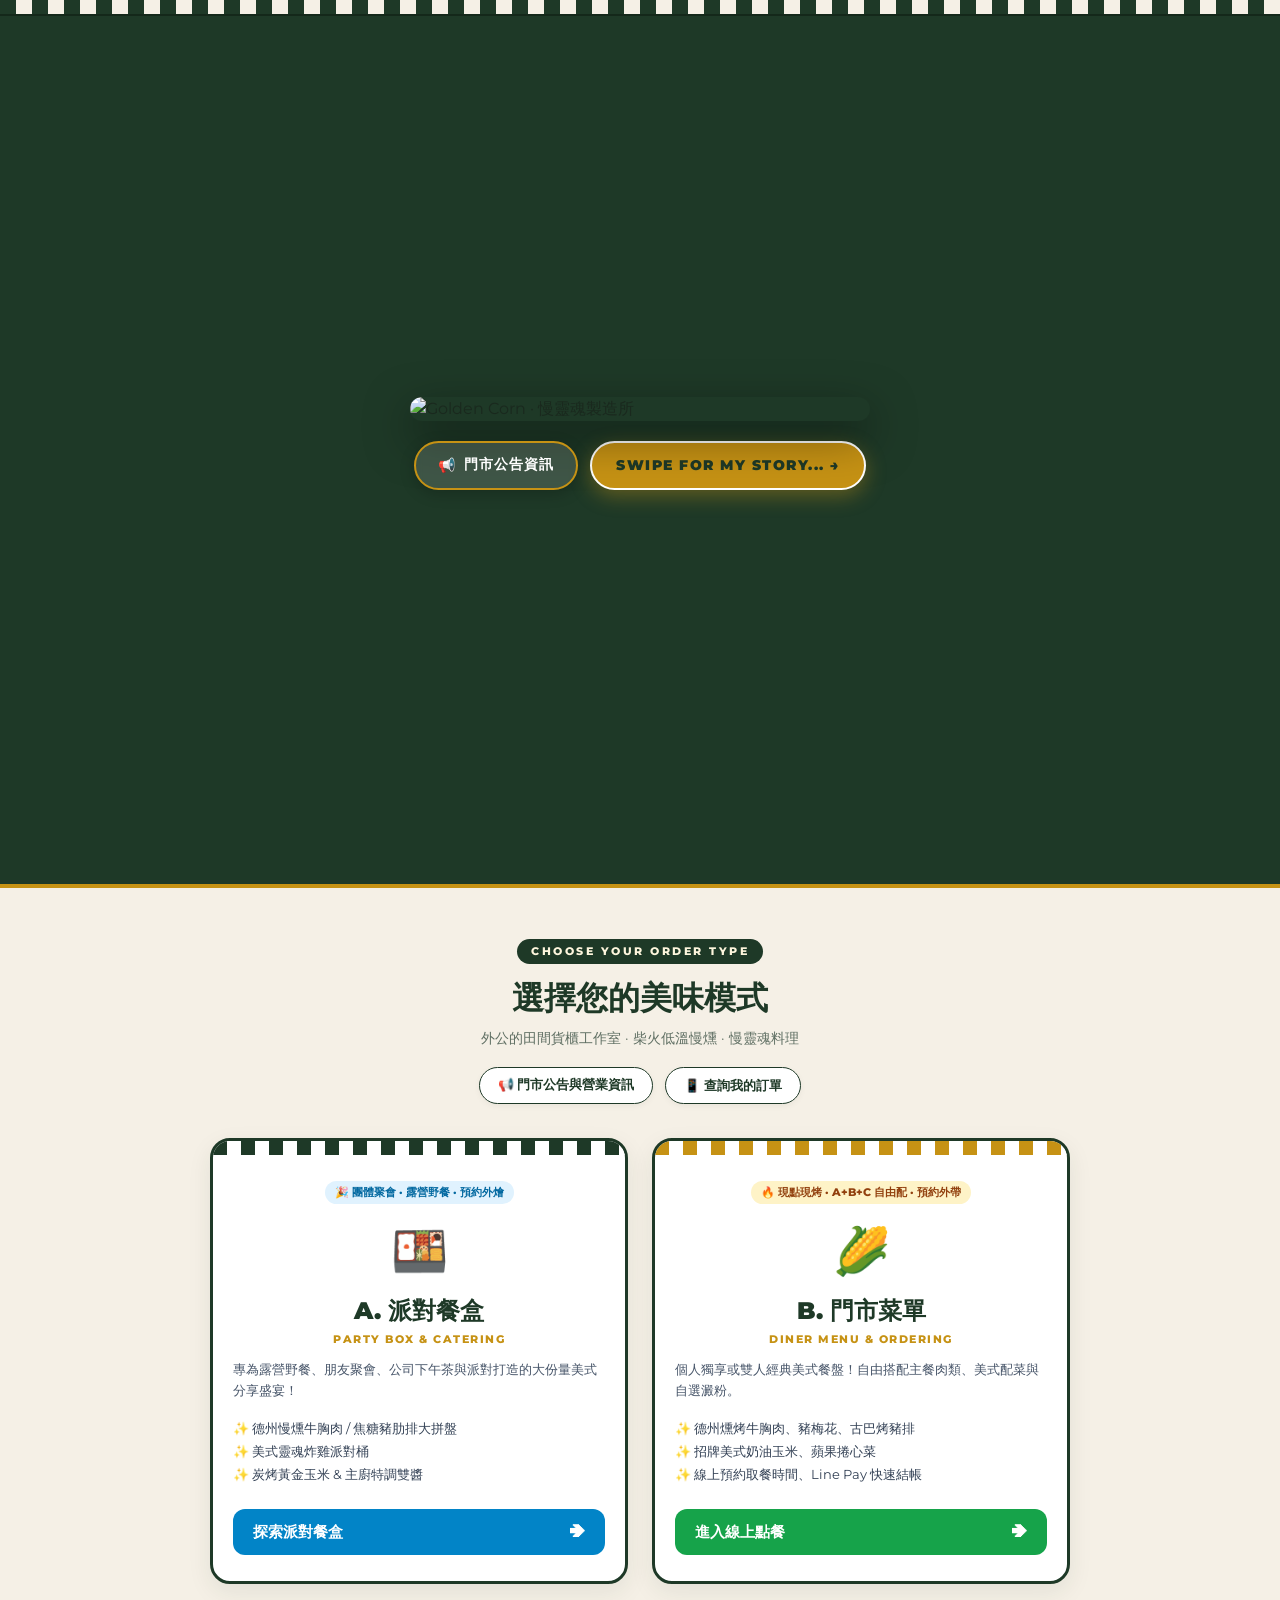
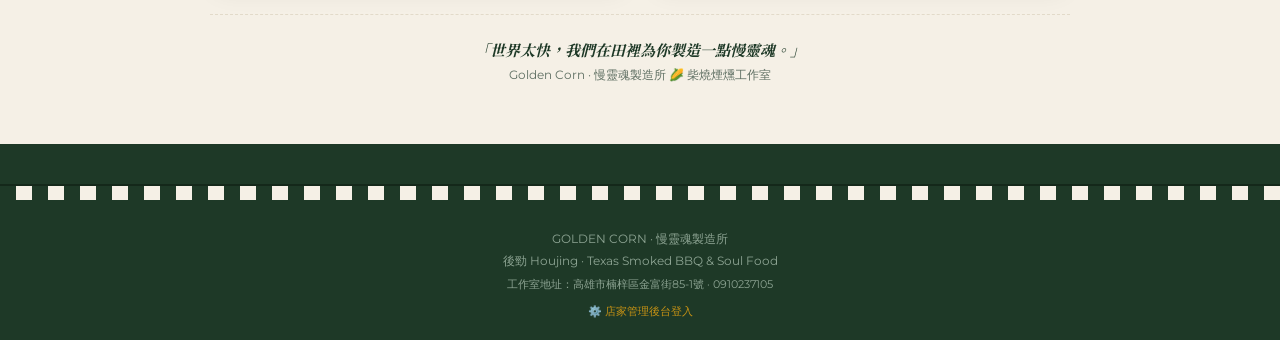
==== index.html @ 6d23e752 "Add files via upload" ====
<!DOCTYPE html>
<html lang="zh-TW">
<head>
    <meta charset="UTF-8">
    <meta name="viewport" content="width=device-width, initial-scale=1.0, maximum-scale=1.0, user-scalable=no">
    <title>Golden Corn · 慢靈魂製造所 | 後勁 Houjing Texas BBQ & Soul Food</title>
    <link rel="preconnect" href="https://fonts.googleapis.com">
    <link rel="preconnect" href="https://fonts.gstatic.com" crossorigin>
    <link href="https://fonts.googleapis.com/css2?family=Montserrat:wght@500;700;900&family=Noto+Serif+TC:wght@600;900&display=swap" rel="stylesheet">
    <style>
        :root {
            --gc-green-dark: #1e3927;
            --gc-green-main: #244630;
            --gc-gold: #c69214;
            --gc-gold-hover: #d89e17;
            --gc-gold-light: #fef6dd;
            --gc-cream-bg: #f5f0e6;
            --gc-border: #e2dac9;
            --font-sans: 'Montserrat', -apple-system, BlinkMacSystemFont, "Segoe UI", Roboto, "PingFang TC", "Microsoft JhengHei", sans-serif;
            --font-serif: "Noto Serif TC", "Georgia", serif;
        }

        * {
            box-sizing: border-box;
            margin: 0;
            padding: 0;
            -webkit-tap-highlight-color: transparent;
        }

        html {
            scroll-behavior: smooth;
        }

        body {
            font-family: var(--font-sans);
            background-color: var(--gc-green-dark);
            color: #1a291e;
            line-height: 1.5;
            min-height: 100vh;
            overflow-x: hidden;
        }

        /* Checkered Top and Bottom Bands (🟩⬜🟩⬜) */
        .checkered-bar {
            height: 16px;
            width: 100%;
            background: repeating-linear-gradient(
                90deg,
                #1e3927 0px,
                #1e3927 16px,
                #f5f0e6 16px,
                #f5f0e6 32px
            );
            border-bottom: 2px solid #14281a;
            position: relative;
            z-index: 10;
        }

        .checkered-bar.bottom {
            border-bottom: none;
            border-top: 2px solid #14281a;
            margin-top: 40px;
        }

        /* ================= Page 1: Bespoke Fullscreen Green Cover Screen ================= */
        .hero-poster-wrapper {
            min-height: calc(100vh - 32px);
            display: flex;
            flex-direction: column;
            justify-content: center;
            align-items: center;
            background-color: var(--gc-green-dark);
            padding: 16px 14px 30px;
            position: relative;
        }

        .poster-card-frame {
            max-width: 460px;
            width: 100%;
            display: flex;
            flex-direction: column;
            align-items: center;
            text-decoration: none;
            position: relative;
        }

        .poster-img-full {
            width: 100%;
            height: auto;
            max-height: 68vh;
            object-fit: contain;
            border-radius: 18px;
            box-shadow: 0 16px 45px rgba(0, 0, 0, 0.5);
            display: block;
        }

        /* Action Buttons Row on Green Page */
        .poster-actions-row {
            margin-top: 20px;
            width: 100%;
            max-width: 460px;
            display: flex;
            gap: 12px;
            justify-content: center;
            flex-wrap: wrap;
        }

        .btn-announcement-pill {
            background: rgba(255, 255, 255, 0.15);
            color: #ffffff;
            border: 2px solid var(--gc-gold);
            border-radius: 50px;
            padding: 12px 22px;
            font-size: 14px;
            font-weight: 800;
            letter-spacing: 1px;
            cursor: pointer;
            display: inline-flex;
            align-items: center;
            gap: 8px;
            backdrop-filter: blur(4px);
            transition: all 0.2s;
            box-shadow: 0 4px 15px rgba(0, 0, 0, 0.2);
        }

        .btn-announcement-pill:hover {
            background: var(--gc-gold);
            color: #1e3927;
            transform: translateY(-2px);
            box-shadow: 0 6px 20px rgba(198, 146, 20, 0.4);
        }

        .btn-swipe-prompt {
            background: var(--gc-gold);
            color: #1e3927;
            border: 2px solid #ffffff;
            border-radius: 50px;
            padding: 12px 24px;
            font-size: 14px;
            font-weight: 900;
            letter-spacing: 1.5px;
            text-transform: uppercase;
            cursor: pointer;
            display: inline-flex;
            align-items: center;
            gap: 6px;
            box-shadow: 0 6px 20px rgba(198, 146, 20, 0.4);
            transition: all 0.2s;
            text-decoration: none;
            animation: pulseBtn 2.2s infinite;
        }

        .btn-swipe-prompt:hover {
            background: var(--gc-gold-hover);
            transform: translateY(-2px);
            box-shadow: 0 8px 25px rgba(198, 146, 20, 0.65);
        }

        @keyframes pulseBtn {
            0% { box-shadow: 0 0 0 0 rgba(229, 169, 30, 0.6); }
            70% { box-shadow: 0 0 0 12px rgba(229, 169, 30, 0); }
            100% { box-shadow: 0 0 0 0 rgba(229, 169, 30, 0); }
        }

        /* ================= Page 2: Dual Big Box Selection (綠白格子風格模板) ================= */
        .portal-section {
            background: var(--gc-cream-bg);
            padding: 50px 20px 60px;
            border-top: 4px solid var(--gc-gold);
        }

        .portal-container {
            max-width: 860px;
            margin: 0 auto;
        }

        .portal-header {
            text-align: center;
            margin-bottom: 34px;
        }

        .portal-pill-tag {
            display: inline-block;
            background: var(--gc-green-dark);
            color: var(--gc-gold-light);
            font-size: 11px;
            font-weight: 800;
            letter-spacing: 2.5px;
            padding: 4px 14px;
            border-radius: 20px;
            margin-bottom: 10px;
        }

        .portal-title {
            font-size: clamp(24px, 5vw, 32px);
            font-weight: 900;
            color: var(--gc-green-dark);
            margin-bottom: 6px;
        }

        .portal-subtitle {
            font-size: 14px;
            color: #5f6f63;
        }

        .portal-quick-btns {
            display: flex;
            justify-content: center;
            gap: 12px;
            margin-top: 18px;
            flex-wrap: wrap;
        }

        .btn-quick-outline {
            background: #ffffff;
            border: 1.5px solid var(--gc-green-dark);
            color: var(--gc-green-dark);
            padding: 8px 18px;
            border-radius: 20px;
            font-size: 13px;
            font-weight: 700;
            cursor: pointer;
            text-decoration: none;
            display: inline-flex;
            align-items: center;
            gap: 6px;
            box-shadow: 0 2px 6px rgba(0, 0, 0, 0.05);
            transition: all 0.2s;
        }

        .btn-quick-outline:hover {
            background: var(--gc-green-dark);
            color: #ffffff;
        }

        /* Dual Big Boxes Grid */
        .portal-grid-boxes {
            display: grid;
            grid-template-columns: 1fr 1fr;
            gap: 24px;
            margin-bottom: 30px;
        }

        .portal-big-card {
            background: #ffffff;
            border: 3px solid var(--gc-green-dark);
            border-radius: 20px;
            overflow: hidden;
            text-decoration: none;
            color: inherit;
            display: flex;
            flex-direction: column;
            box-shadow: 0 8px 24px rgba(30, 57, 39, 0.08);
            transition: transform 0.25s, box-shadow 0.25s, border-color 0.25s;
        }

        .portal-big-card:hover {
            transform: translateY(-6px);
            box-shadow: 0 16px 36px rgba(30, 57, 39, 0.16);
            border-color: var(--gc-gold);
        }

        .card-strip-checkered {
            height: 14px;
            width: 100%;
        }

        .card-strip-checkered.green {
            background: repeating-linear-gradient(90deg, #1e3927 0px, #1e3927 14px, #ffffff 14px, #ffffff 28px);
        }

        .card-strip-checkered.gold {
            background: repeating-linear-gradient(90deg, #c69214 0px, #c69214 14px, #ffffff 14px, #ffffff 28px);
        }

        .portal-card-inner {
            padding: 26px 20px;
            display: flex;
            flex-direction: column;
            flex: 1;
            text-align: center;
        }

        .card-badge {
            font-size: 11px;
            font-weight: 800;
            padding: 3px 10px;
            border-radius: 12px;
            display: inline-block;
            margin: 0 auto 12px;
        }

        .card-badge.party {
            background: #e0f2fe;
            color: #0369a1;
        }

        .card-badge.menu {
            background: #fef3c7;
            color: #92400e;
        }

        .card-emoji {
            font-size: 46px;
            margin-bottom: 8px;
        }

        .card-title-chinese {
            font-size: 24px;
            font-weight: 900;
            color: var(--gc-green-dark);
            margin-bottom: 2px;
        }

        .card-title-english {
            font-size: 11px;
            font-weight: 800;
            letter-spacing: 1.5px;
            color: var(--gc-gold);
            margin-bottom: 12px;
        }

        .card-desc {
            font-size: 13px;
            color: #475569;
            line-height: 1.6;
            margin-bottom: 16px;
            text-align: left;
        }

        .card-bullet-list {
            list-style: none;
            padding: 0;
            margin: 0 0 22px 0;
            text-align: left;
            font-size: 13px;
            color: #334155;
            line-height: 1.8;
        }

        .card-action-btn {
            margin-top: auto;
            padding: 12px 20px;
            border-radius: 12px;
            font-size: 15px;
            font-weight: 900;
            display: flex;
            justify-content: space-between;
            align-items: center;
            color: #ffffff;
            transition: background 0.2s;
        }

        .card-action-btn.party {
            background: #0284c7;
        }

        .card-action-btn.menu {
            background: #16a34a;
        }

        .portal-big-card:hover .card-action-btn.party {
            background: #0369a1;
        }

        .portal-big-card:hover .card-action-btn.menu {
            background: #15803d;
        }

        /* Story Note */
        .portal-story-note {
            text-align: center;
            padding-top: 24px;
            border-top: 1px dashed var(--gc-border);
            margin-top: 10px;
        }

        .story-quote-text {
            font-family: var(--font-serif);
            font-size: 15px;
            font-weight: 700;
            color: var(--gc-green-dark);
            font-style: italic;
        }

        .story-quote-author {
            font-size: 12px;
            color: #5f6f63;
            margin-top: 4px;
        }

        /* ================= Modal: Clean 門市公告 ================= */
        .modal-overlay {
            position: fixed;
            top: 0;
            left: 0;
            right: 0;
            bottom: 0;
            background: rgba(15, 29, 20, 0.85);
            backdrop-filter: blur(5px);
            z-index: 999;
            display: none;
            align-items: center;
            justify-content: center;
            padding: 16px;
            opacity: 0;
            transition: opacity 0.3s ease;
        }

        .modal-overlay.show {
            display: flex;
            opacity: 1;
        }

        .modal-card-box {
            background: #ffffff;
            max-width: 520px;
            width: 100%;
            border-radius: 20px;
            overflow: hidden;
            box-shadow: 0 20px 50px rgba(0, 0, 0, 0.4);
            display: flex;
            flex-direction: column;
            animation: modalPop 0.3s cubic-bezier(0.16, 1, 0.3, 1);
            border: 2px solid var(--gc-gold);
        }

        @keyframes modalPop {
            from { transform: scale(0.92); opacity: 0; }
            to { transform: scale(1); opacity: 1; }
        }

        .modal-top-bar {
            background: var(--gc-green-dark);
            color: #ffffff;
            padding: 18px 22px;
            display: flex;
            justify-content: space-between;
            align-items: center;
            border-bottom: 2px solid var(--gc-gold);
        }

        .modal-top-bar .tag {
            font-size: 11px;
            letter-spacing: 2px;
            font-weight: 800;
            color: var(--gc-gold);
        }

        .modal-top-bar .title {
            font-size: 20px;
            font-weight: 900;
            color: #ffffff;
            margin-top: 2px;
        }

        .btn-modal-close-round {
            background: rgba(255, 255, 255, 0.15);
            border: none;
            color: #ffffff;
            font-size: 22px;
            width: 34px;
            height: 34px;
            border-radius: 50%;
            cursor: pointer;
            display: flex;
            align-items: center;
            justify-content: center;
            line-height: 1;
            transition: background 0.2s;
        }

        .btn-modal-close-round:hover {
            background: rgba(255, 255, 255, 0.3);
        }

        .modal-body-scroll {
            max-height: calc(82vh - 130px);
            overflow-y: auto;
            padding: 22px;
        }

        .notice-section-box {
            background: #f8fafc;
            border: 1px solid #e2e8f0;
            border-radius: 14px;
            padding: 16px 18px;
            margin-bottom: 16px;
        }

        .notice-section-title {
            font-size: 15px;
            font-weight: 900;
            color: var(--gc-green-dark);
            margin-bottom: 6px;
            display: flex;
            align-items: center;
            gap: 6px;
        }

        .notice-section-content {
            font-size: 13px;
            color: #334155;
            line-height: 1.7;
        }

        .notice-highlight-text {
            color: #b45309;
            font-weight: 700;
        }

        .modal-bottom-row {
            padding: 14px 22px;
            background: #f8fafc;
            border-top: 1px solid #e2e8f0;
            display: flex;
            justify-content: flex-end;
            gap: 10px;
        }

        .btn-modal-close-main {
            background: var(--gc-green-dark);
            color: #ffffff;
            padding: 10px 24px;
            border-radius: 8px;
            font-size: 14px;
            font-weight: 800;
            cursor: pointer;
            border: none;
            transition: background 0.2s;
        }

        .btn-modal-close-main:hover {
            background: var(--gc-green-main);
        }

        /* Footer */
        .page-footer {
            text-align: center;
            padding: 30px 16px 20px;
            color: #8da493;
            font-size: 12px;
            background: var(--gc-green-dark);
        }

        .page-footer a {
            color: var(--gc-gold);
            text-decoration: none;
            font-size: 11px;
        }

        /* Mobile Responsive */
        @media (max-width: 650px) {
            .portal-grid-boxes {
                grid-template-columns: 1fr;
                gap: 18px;
            }
            .hero-poster-wrapper {
                padding: 12px 10px 24px;
            }
            .poster-img-full {
                max-height: 65vh;
            }
            .poster-actions-row {
                flex-direction: column;
                align-items: center;
                gap: 10px;
            }
            .btn-announcement-pill, .btn-swipe-prompt {
                width: 100%;
                justify-content: center;
            }
        }
    </style>
</head>
<body>

    <!-- Top Checkered Border (🟩⬜🟩⬜) -->
    <div class="checkered-bar"></div>

    <!-- ================= Section 1: Fullscreen Bespoke Green Poster Hero ================= -->
    <main class="hero-poster-wrapper">
        <div class="poster-card-frame">
            <img src="/img/cover_poster.png" alt="Golden Corn · 慢靈魂製造所" class="poster-img-full">
        </div>
        
        <!-- Action Buttons Directly on this Green Page -->
        <div class="poster-actions-row">
            <button class="btn-announcement-pill" onclick="openAnnouncementModal()">
                <span>📢</span>
                <span>門市公告資訊</span>
            </button>
            <a href="#orderSelection" class="btn-swipe-prompt" onclick="scrollToSelection(event)">
                <span>SWIPE FOR MY STORY... →</span>
            </a>
        </div>
    </main>

    <!-- ================= Section 2: Dual Big Box Selection (綠白格子風格模板) ================= -->
    <section id="orderSelection" class="portal-section">
        <div class="portal-container">

            <div class="portal-header">
                <div class="portal-pill-tag">CHOOSE YOUR ORDER TYPE</div>
                <h2 class="portal-title">選擇您的美味模式</h2>
                <p class="portal-subtitle">外公的田間貨櫃工作室 · 柴火低溫慢燻 · 慢靈魂料理</p>
                
                <div class="portal-quick-btns">
                    <button class="btn-quick-outline" onclick="openAnnouncementModal()">
                        📢 門市公告與營業資訊
                    </button>
                    <a href="/menu.html?action=history" class="btn-quick-outline">
                        📱 查詢我的訂單
                    </a>
                </div>
            </div>

            <!-- The Two Big Boxes Grid -->
            <div class="portal-grid-boxes">
                
                <!-- BOX A: 派對餐盒 (Party Box) -->
                <a href="/party.html" class="portal-big-card">
                    <div class="card-strip-checkered green"></div>
                    <div class="portal-card-inner">
                        <span class="card-badge party">🎉 團體聚會 · 露營野餐 · 預約外燴</span>
                        <div class="card-emoji">🍱</div>
                        <h3 class="card-title-chinese">A. 派對餐盒</h3>
                        <div class="card-title-english">PARTY BOX & CATERING</div>
                        <p class="card-desc">
                            專為露營野餐、朋友聚會、公司下午茶與派對打造的大份量美式分享盛宴！
                        </p>
                        <ul class="card-bullet-list">
                            <li>✨ 德州慢燻牛胸肉 / 焦糖豬肋排大拼盤</li>
                            <li>✨ 美式靈魂炸雞派對桶</li>
                            <li>✨ 炭烤黃金玉米 & 主廚特調雙醬</li>
                        </ul>
                        <div class="card-action-btn party">
                            <span>探索派對餐盒</span>
                            <span>➔</span>
                        </div>
                    </div>
                </a>

                <!-- BOX B: 門市菜單 (Diner Menu) -->
                <a href="/menu.html" class="portal-big-card">
                    <div class="card-strip-checkered gold"></div>
                    <div class="portal-card-inner">
                        <span class="card-badge menu">🔥 現點現烤 · A+B+C 自由配 · 預約外帶</span>
                        <div class="card-emoji">🌽</div>
                        <h3 class="card-title-chinese">B. 門市菜單</h3>
                        <div class="card-title-english">DINER MENU & ORDERING</div>
                        <p class="card-desc">
                            個人獨享或雙人經典美式餐盤！自由搭配主餐肉類、美式配菜與自選澱粉。
                        </p>
                        <ul class="card-bullet-list">
                            <li>✨ 德州燻烤牛胸肉、豬梅花、古巴烤豬排</li>
                            <li>✨ 招牌美式奶油玉米、蘋果捲心菜</li>
                            <li>✨ 線上預約取餐時間、Line Pay 快速結帳</li>
                        </ul>
                        <div class="card-action-btn menu">
                            <span>進入線上點餐</span>
                            <span>➔</span>
                        </div>
                    </div>
                </a>

            </div>

            <!-- Story Quote -->
            <div class="portal-story-note">
                <div class="story-quote-text">「世界太快，我們在田裡為你製造一點慢靈魂。」</div>
                <div class="story-quote-author">Golden Corn · 慢靈魂製造所 🌽 柴燒煙燻工作室</div>
            </div>

        </div>
    </section>

    <!-- Bottom Checkered Border (🟩⬜🟩⬜) -->
    <div class="checkered-bar bottom"></div>

    <!-- Footer -->
    <footer class="page-footer">
        <div>GOLDEN CORN · 慢靈魂製造所</div>
        <div style="margin: 4px 0;">後勁 Houjing · Texas Smoked BBQ & Soul Food</div>
        <div style="font-size: 11px; margin-top: 6px;">工作室地址：高雄市楠梓區金富街85-1號 · 0910237105</div>
        <div style="margin-top: 10px;">
            <a href="/admin.html">⚙️ 店家管理後台登入</a>
        </div>
    </footer>

    <!-- ================= Modal: 精美 門市公告彈窗 (點擊才打開，無日曆) ================= -->
    <div id="announcementModalBackdrop" class="modal-overlay" onclick="if(event.target===this) closeAnnouncementModal()">
        <div class="modal-card-box">
            
            <div class="modal-top-bar">
                <div>
                    <div class="tag">STORE NOTICE</div>
                    <div class="title">📢 門市公告與營業資訊</div>
                </div>
                <button class="btn-modal-close-round" onclick="closeAnnouncementModal()">&times;</button>
            </div>

            <div class="modal-body-scroll">

                <!-- 營業時間 -->
                <div class="notice-section-box">
                    <div class="notice-section-title">
                        <span>⏰</span> 營業與預約時間
                    </div>
                    <div class="notice-section-content" id="noticeHours">
                        <strong>週四至週六 16:30 - 22:30</strong><br>
                        <span class="notice-highlight-text">《週日至週三僅接受線上提前預點取餐》</span>
                    </div>
                </div>

                <!-- 取餐地點與工作室 -->
                <div class="notice-section-box">
                    <div class="notice-section-title">
                        <span>📍</span> 工作室取餐地址
                    </div>
                    <div class="notice-section-content" id="noticeAddress">
                        高雄市楠梓區金富街85-1號（外公的田間貨櫃工作室）
                    </div>
                </div>

                <!-- 外送與優惠 -->
                <div class="notice-section-box">
                    <div class="notice-section-title">
                        <span>🛵</span> 外送與自取說明
                    </div>
                    <div class="notice-section-content">
                        • 本店餐點皆為<strong>低溫慢火柴燻、現點現烤</strong>，建議提前預約以確保肉品庫存。<br>
                        • <strong>外送服務</strong>：以 LALAMOVE 平台配送（例如 7.5 公里機車外送約 140 元）。<br>
                        • <strong>試營運優惠</strong>：消費滿 <strong>$600</strong> 免運！再送<strong>美式燒烤玉米肋排</strong>乙份！
                    </div>
                </div>

                <!-- 聯絡與專人服務 -->
                <div class="notice-section-box">
                    <div class="notice-section-title">
                        <span>💬</span> 企業團訂與客製諮詢
                    </div>
                    <div class="notice-section-content">
                        企業商務套餐、下午茶點心團購、野餐派對包，請私訊 IG 粉專由主廚一對一服務：<br>
                        📸 <strong>IG: @goldencorn_diner</strong><br>
                        📞 <strong>電話: 0910-237-105</strong>
                    </div>
                </div>

            </div>

            <div class="modal-bottom-row">
                <button class="btn-modal-close-main" onclick="closeAnnouncementModal()">
                    我知道了
                </button>
            </div>

        </div>
    </div>

    <!-- Logic Script -->
    <script>
        document.addEventListener("DOMContentLoaded", () => {
            loadStoreInfo();
            // NOTE: No automatic popup on load! User stays cleanly on the green page.
        });

        function scrollToSelection(e) {
            if (e) e.preventDefault();
            const el = document.getElementById("orderSelection");
            if (el) {
                el.scrollIntoView({ behavior: 'smooth' });
            }
        }

        function openAnnouncementModal() {
            const m = document.getElementById("announcementModalBackdrop");
            if (m) m.classList.add("show");
        }

        function closeAnnouncementModal() {
            const m = document.getElementById("announcementModalBackdrop");
            if (m) m.classList.remove("show");
        }

        async function loadStoreInfo() {
            try {
                const res = await fetch("/api/settings");
                if (!res.ok) return;
                const settings = await res.json();
                
                if (settings.BusinessHours && document.getElementById("noticeHours")) {
                    document.getElementById("noticeHours").innerHTML = `<strong>${settings.BusinessHours}</strong>`;
                }
                if (settings.Address && document.getElementById("noticeAddress")) {
                    document.getElementById("noticeAddress").textContent = settings.Address;
                }
            } catch (e) {
                console.error("Failed to load settings:", e);
            }
        }
    </script>
</body>
</html>
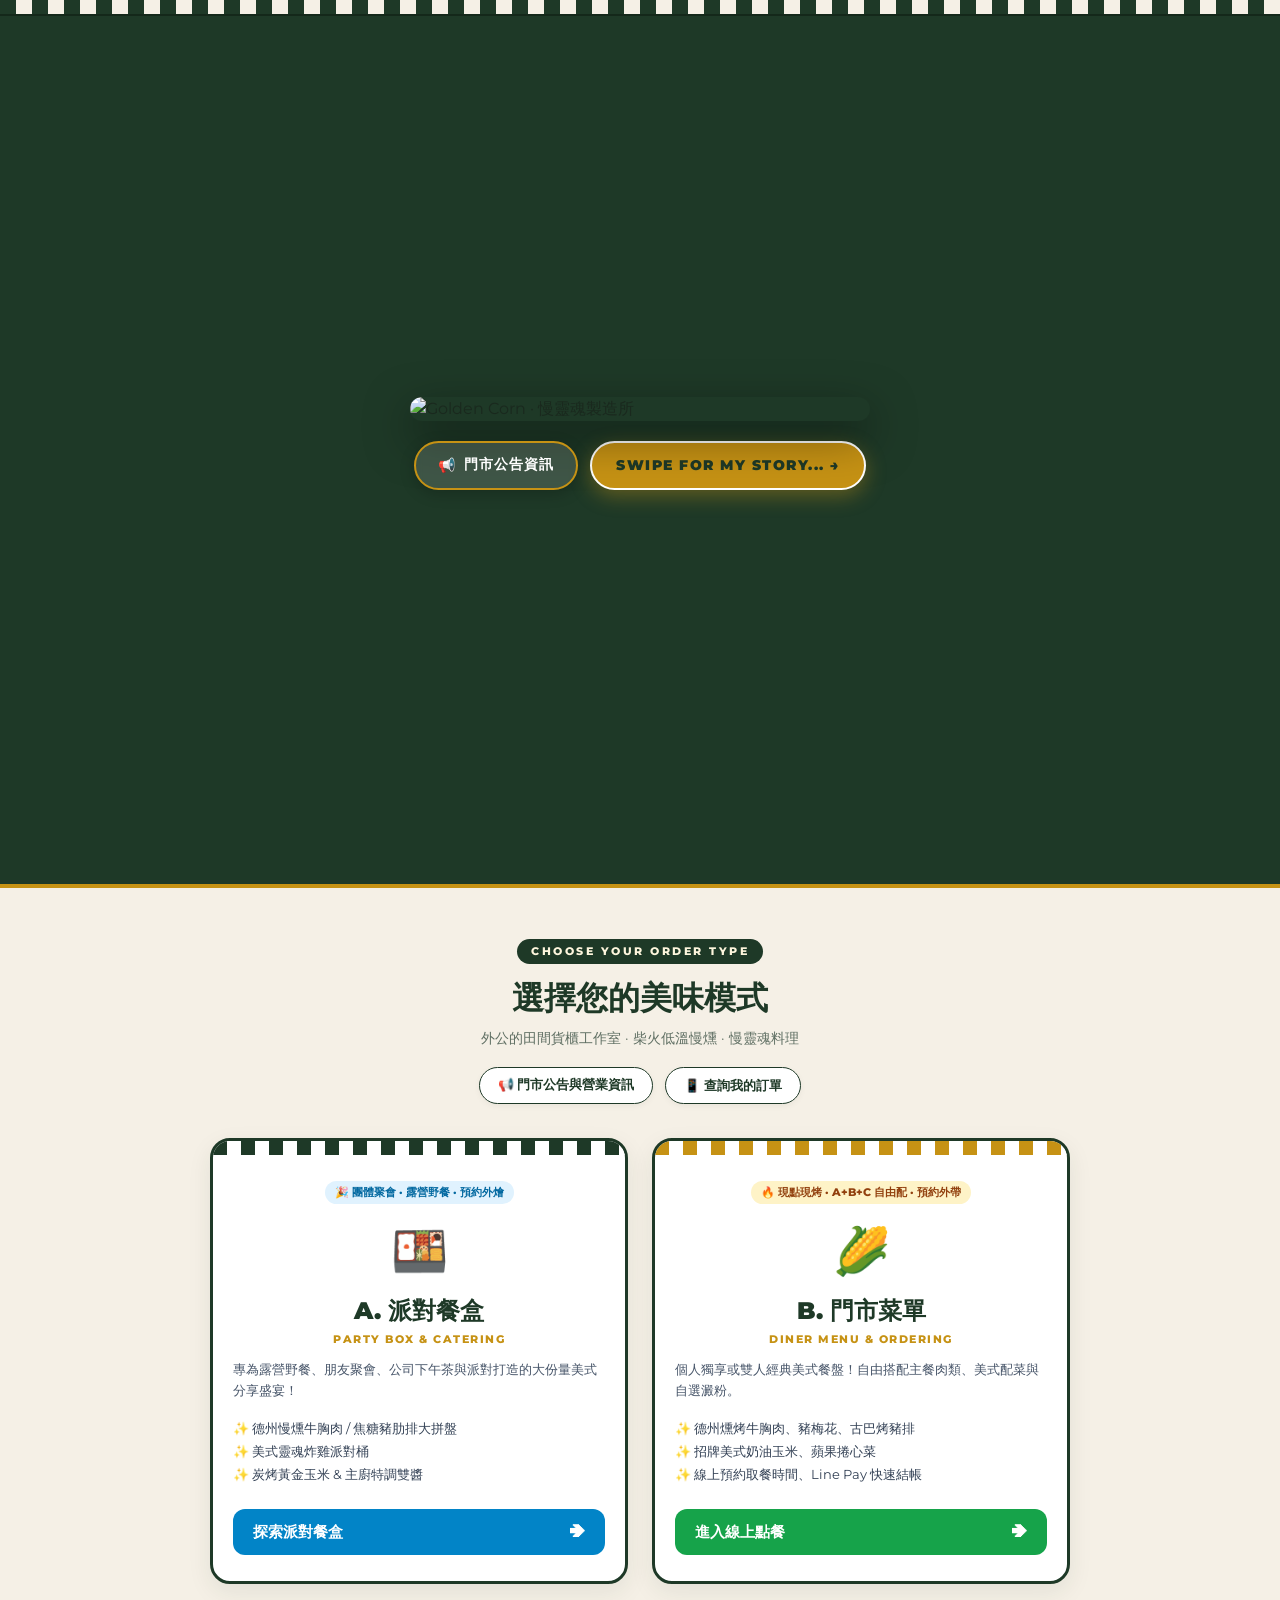
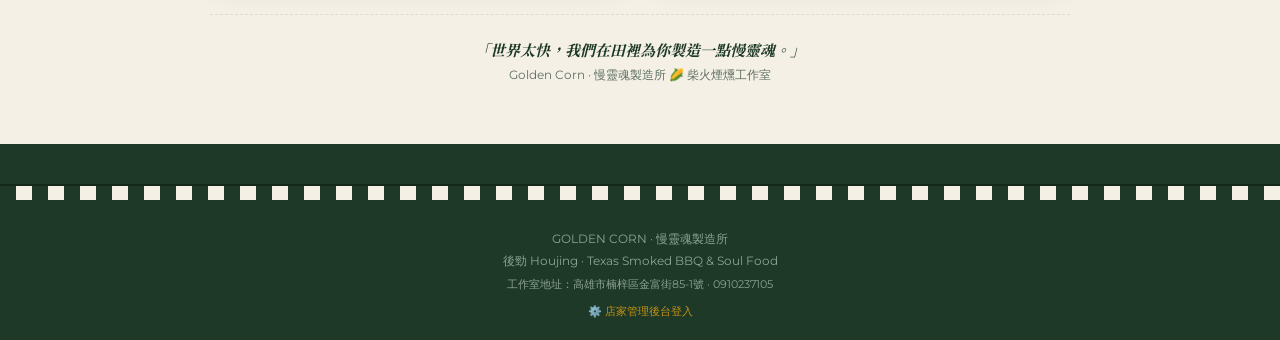
==== commit 7e7e6d4b: "Add files via upload" ====
--- a/index.html
+++ b/index.html
@@ -3,6 +3,10 @@
 <head>
     <meta charset="UTF-8">
     <meta name="viewport" content="width=device-width, initial-scale=1.0, maximum-scale=1.0, user-scalable=no">
+    <!-- 防瀏覽器快取設定：確保每位客人點進來永遠抓取最新版本 -->
+    <meta http-equiv="Cache-Control" content="no-cache, no-store, must-revalidate">
+    <meta http-equiv="Pragma" content="no-cache">
+    <meta http-equiv="Expires" content="0">
     <title>Golden Corn · 慢靈魂製造所 | 後勁 Houjing Texas BBQ & Soul Food</title>
     <link rel="preconnect" href="https://fonts.googleapis.com">
     <link rel="preconnect" href="https://fonts.gstatic.com" crossorigin>
@@ -581,17 +585,17 @@
     <!-- ================= Section 1: Fullscreen Bespoke Green Poster Hero ================= -->
     <main class="hero-poster-wrapper">
         <div class="poster-card-frame">
-            <img src="/img/cover_poster.png" alt="Golden Corn · 慢靈魂製造所" class="poster-img-full">
+            <img id="posterImg" src="/img/cover_poster.png" alt="Golden Corn · 慢靈魂製造所" class="poster-img-full">
         </div>
         
         <!-- Action Buttons Directly on this Green Page -->
         <div class="poster-actions-row">
             <button class="btn-announcement-pill" onclick="openAnnouncementModal()">
                 <span>📢</span>
-                <span>門市公告資訊</span>
+                <span id="coverAnnouncementBtnText">門市公告資訊</span>
             </button>
             <a href="#orderSelection" class="btn-swipe-prompt" onclick="scrollToSelection(event)">
-                <span>SWIPE FOR MY STORY... →</span>
+                <span id="coverSwipeBtnText">SWIPE FOR MY STORY... →</span>
             </a>
         </div>
     </main>
@@ -601,16 +605,16 @@
         <div class="portal-container">
 
             <div class="portal-header">
-                <div class="portal-pill-tag">CHOOSE YOUR ORDER TYPE</div>
-                <h2 class="portal-title">選擇您的美味模式</h2>
-                <p class="portal-subtitle">外公的田間貨櫃工作室 · 柴火低溫慢燻 · 慢靈魂料理</p>
+                <div class="portal-pill-tag" id="portalPillTag">CHOOSE YOUR ORDER TYPE</div>
+                <h2 class="portal-title" id="portalTitle">選擇您的美味模式</h2>
+                <p class="portal-subtitle" id="portalSubtitle">外公的田間貨櫃工作室 · 柴火低溫慢燻 · 慢靈魂料理</p>
                 
                 <div class="portal-quick-btns">
                     <button class="btn-quick-outline" onclick="openAnnouncementModal()">
-                        📢 門市公告與營業資訊
+                        <span id="portalNoticeBtnText">📢 門市公告與營業資訊</span>
                     </button>
                     <a href="/menu.html?action=history" class="btn-quick-outline">
-                        📱 查詢我的訂單
+                        <span id="portalHistoryBtnText">📱 查詢我的訂單</span>
                     </a>
                 </div>
             </div>
@@ -619,46 +623,46 @@
             <div class="portal-grid-boxes">
                 
                 <!-- BOX A: 派對餐盒 (Party Box) -->
-                <a href="/party.html" class="portal-big-card">
+                <a href="/party.html" class="portal-big-card" id="boxALink">
                     <div class="card-strip-checkered green"></div>
                     <div class="portal-card-inner">
-                        <span class="card-badge party">🎉 團體聚會 · 露營野餐 · 預約外燴</span>
-                        <div class="card-emoji">🍱</div>
-                        <h3 class="card-title-chinese">A. 派對餐盒</h3>
-                        <div class="card-title-english">PARTY BOX & CATERING</div>
-                        <p class="card-desc">
+                        <span class="card-badge party" id="boxABadge">🎉 團體聚會 · 露營野餐 · 預約外燴</span>
+                        <div class="card-emoji" id="boxAIcon">🍱</div>
+                        <h3 class="card-title-chinese" id="boxATitle">A. 派對餐盒</h3>
+                        <div class="card-title-english" id="boxASubtitle">PARTY BOX & CATERING</div>
+                        <p class="card-desc" id="boxADesc">
                             專為露營野餐、朋友聚會、公司下午茶與派對打造的大份量美式分享盛宴！
                         </p>
-                        <ul class="card-bullet-list">
+                        <ul class="card-bullet-list" id="boxABullets">
                             <li>✨ 德州慢燻牛胸肉 / 焦糖豬肋排大拼盤</li>
                             <li>✨ 美式靈魂炸雞派對桶</li>
                             <li>✨ 炭烤黃金玉米 & 主廚特調雙醬</li>
                         </ul>
                         <div class="card-action-btn party">
-                            <span>探索派對餐盒</span>
+                            <span id="boxABtnText">探索派對餐盒</span>
                             <span>➔</span>
                         </div>
                     </div>
                 </a>
 
                 <!-- BOX B: 門市菜單 (Diner Menu) -->
-                <a href="/menu.html" class="portal-big-card">
+                <a href="/menu.html" class="portal-big-card" id="boxBLink">
                     <div class="card-strip-checkered gold"></div>
                     <div class="portal-card-inner">
-                        <span class="card-badge menu">🔥 現點現烤 · A+B+C 自由配 · 預約外帶</span>
-                        <div class="card-emoji">🌽</div>
-                        <h3 class="card-title-chinese">B. 門市菜單</h3>
-                        <div class="card-title-english">DINER MENU & ORDERING</div>
-                        <p class="card-desc">
+                        <span class="card-badge menu" id="boxBBadge">🔥 現點現烤 · A+B+C 自由配 · 預約外帶</span>
+                        <div class="card-emoji" id="boxBIcon">🌽</div>
+                        <h3 class="card-title-chinese" id="boxBTitle">B. 門市菜單</h3>
+                        <div class="card-title-english" id="boxBSubtitle">DINER MENU & ORDERING</div>
+                        <p class="card-desc" id="boxBDesc">
                             個人獨享或雙人經典美式餐盤！自由搭配主餐肉類、美式配菜與自選澱粉。
                         </p>
-                        <ul class="card-bullet-list">
+                        <ul class="card-bullet-list" id="boxBBullets">
                             <li>✨ 德州燻烤牛胸肉、豬梅花、古巴烤豬排</li>
                             <li>✨ 招牌美式奶油玉米、蘋果捲心菜</li>
                             <li>✨ 線上預約取餐時間、Line Pay 快速結帳</li>
                         </ul>
                         <div class="card-action-btn menu">
-                            <span>進入線上點餐</span>
+                            <span id="boxBBtnText">進入線上點餐</span>
                             <span>➔</span>
                         </div>
                     </div>
@@ -668,8 +672,8 @@
 
             <!-- Story Quote -->
             <div class="portal-story-note">
-                <div class="story-quote-text">「世界太快，我們在田裡為你製造一點慢靈魂。」</div>
-                <div class="story-quote-author">Golden Corn · 慢靈魂製造所 🌽 柴燒煙燻工作室</div>
+                <div class="story-quote-text" id="storyQuote">「世界太快，我們在田裡為你製造一點慢靈魂。」</div>
+                <div class="story-quote-author" id="storyAuthor">Golden Corn · 慢靈魂製造所 🌽 柴火煙燻工作室</div>
             </div>
 
         </div>
@@ -728,7 +732,7 @@
                     <div class="notice-section-title">
                         <span>🛵</span> 外送與自取說明
                     </div>
-                    <div class="notice-section-content">
+                    <div class="notice-section-content" id="noticeDelivery">
                         • 本店餐點皆為<strong>低溫慢火柴燻、現點現烤</strong>，建議提前預約以確保肉品庫存。<br>
                         • <strong>外送服務</strong>：以 LALAMOVE 平台配送（例如 7.5 公里機車外送約 140 元）。<br>
                         • <strong>試營運優惠</strong>：消費滿 <strong>$600</strong> 免運！再送<strong>美式燒烤玉米肋排</strong>乙份！
@@ -740,7 +744,7 @@
                     <div class="notice-section-title">
                         <span>💬</span> 企業團訂與客製諮詢
                     </div>
-                    <div class="notice-section-content">
+                    <div class="notice-section-content" id="noticeContact">
                         企業商務套餐、下午茶點心團購、野餐派對包，請私訊 IG 粉專由主廚一對一服務：<br>
                         📸 <strong>IG: @goldencorn_diner</strong><br>
                         📞 <strong>電話: 0910-237-105</strong>
@@ -762,7 +766,6 @@
     <script>
         document.addEventListener("DOMContentLoaded", () => {
             loadStoreInfo();
-            // NOTE: No automatic popup on load! User stays cleanly on the green page.
         });
 
         function scrollToSelection(e) {
@@ -783,17 +786,78 @@
             if (m) m.classList.remove("show");
         }
 
+        function renderIconOrImage(targetEl, val) {
+            if (!targetEl || !val) return;
+            const trimmed = val.trim();
+            if (trimmed.startsWith("http://") || trimmed.startsWith("https://") || trimmed.startsWith("/") || trimmed.startsWith("./")) {
+                targetEl.innerHTML = `<img src="${trimmed}" alt="Icon" style="max-height: 48px; max-width: 48px; object-fit: contain;">`;
+            } else {
+                targetEl.textContent = trimmed;
+            }
+        }
+
+        function renderBullets(targetEl, bulletsText) {
+            if (!targetEl || !bulletsText) return;
+            const lines = bulletsText.split("\n").map(l => l.trim()).filter(l => l.length > 0);
+            if (lines.length > 0) {
+                targetEl.innerHTML = lines.map(line => `<li>${line}</li>`).join("");
+            }
+        }
+
         async function loadStoreInfo() {
             try {
                 const res = await fetch("/api/settings");
                 if (!res.ok) return;
-                const settings = await res.json();
+                const s = await res.json();
                 
-                if (settings.BusinessHours && document.getElementById("noticeHours")) {
-                    document.getElementById("noticeHours").innerHTML = `<strong>${settings.BusinessHours}</strong>`;
+                // Section 1: Cover
+                if (s.CoverImageUrl && document.getElementById("posterImg")) document.getElementById("posterImg").src = s.CoverImageUrl;
+                if (s.CoverAnnouncementBtnText && document.getElementById("coverAnnouncementBtnText")) document.getElementById("coverAnnouncementBtnText").textContent = s.CoverAnnouncementBtnText;
+                if (s.CoverSwipeBtnText && document.getElementById("coverSwipeBtnText")) document.getElementById("coverSwipeBtnText").textContent = s.CoverSwipeBtnText;
+
+                // Section 2: Header
+                if (s.PortalPillTag && document.getElementById("portalPillTag")) document.getElementById("portalPillTag").textContent = s.PortalPillTag;
+                if (s.PortalTitle && document.getElementById("portalTitle")) document.getElementById("portalTitle").textContent = s.PortalTitle;
+                if (s.PortalSubtitle && document.getElementById("portalSubtitle")) document.getElementById("portalSubtitle").textContent = s.PortalSubtitle;
+                if (s.PortalNoticeBtnText && document.getElementById("portalNoticeBtnText")) document.getElementById("portalNoticeBtnText").textContent = s.PortalNoticeBtnText;
+                if (s.PortalHistoryBtnText && document.getElementById("portalHistoryBtnText")) document.getElementById("portalHistoryBtnText").textContent = s.PortalHistoryBtnText;
+
+                // Box A: Party Box
+                if (s.BoxABadge && document.getElementById("boxABadge")) document.getElementById("boxABadge").textContent = s.BoxABadge;
+                if (s.BoxAIcon) renderIconOrImage(document.getElementById("boxAIcon"), s.BoxAIcon);
+                if (s.BoxATitle && document.getElementById("boxATitle")) document.getElementById("boxATitle").textContent = s.BoxATitle;
+                if (s.BoxASubtitle && document.getElementById("boxASubtitle")) document.getElementById("boxASubtitle").textContent = s.BoxASubtitle;
+                if (s.BoxADesc && document.getElementById("boxADesc")) document.getElementById("boxADesc").textContent = s.BoxADesc;
+                if (s.BoxABullets) renderBullets(document.getElementById("boxABullets"), s.BoxABullets);
+                if (s.BoxABtnText && document.getElementById("boxABtnText")) document.getElementById("boxABtnText").textContent = s.BoxABtnText;
+                if (s.BoxALink && document.getElementById("boxALink")) document.getElementById("boxALink").href = s.BoxALink;
+
+                // Box B: Menu
+                if (s.BoxBBadge && document.getElementById("boxBBadge")) document.getElementById("boxBBadge").textContent = s.BoxBBadge;
+                if (s.BoxBIcon) renderIconOrImage(document.getElementById("boxBIcon"), s.BoxBIcon);
+                if (s.BoxBTitle && document.getElementById("boxBTitle")) document.getElementById("boxBTitle").textContent = s.BoxBTitle;
+                if (s.BoxBSubtitle && document.getElementById("boxBSubtitle")) document.getElementById("boxBSubtitle").textContent = s.BoxBSubtitle;
+                if (s.BoxBDesc && document.getElementById("boxBDesc")) document.getElementById("boxBDesc").textContent = s.BoxBDesc;
+                if (s.BoxBBullets) renderBullets(document.getElementById("boxBBullets"), s.BoxBBullets);
+                if (s.BoxBBtnText && document.getElementById("boxBBtnText")) document.getElementById("boxBBtnText").textContent = s.BoxBBtnText;
+                if (s.BoxBLink && document.getElementById("boxBLink")) document.getElementById("boxBLink").href = s.BoxBLink;
+
+                // Bottom Story
+                if (s.StoryQuote && document.getElementById("storyQuote")) document.getElementById("storyQuote").textContent = s.StoryQuote;
+                if (s.StoryAuthor && document.getElementById("storyAuthor")) document.getElementById("storyAuthor").textContent = s.StoryAuthor;
+
+                // Announcement Modal
+                if (s.BusinessHours && document.getElementById("noticeHours")) {
+                    document.getElementById("noticeHours").innerHTML = `<strong>${s.BusinessHours.replace(/\n/g, '<br>')}</strong>`;
                 }
-                if (settings.Address && document.getElementById("noticeAddress")) {
-                    document.getElementById("noticeAddress").textContent = settings.Address;
+                if (s.Address && document.getElementById("noticeAddress")) {
+                    document.getElementById("noticeAddress").textContent = s.Address;
+                }
+                if (s.NoticeDelivery && document.getElementById("noticeDelivery")) {
+                    document.getElementById("noticeDelivery").innerHTML = s.NoticeDelivery.replace(/\n/g, '<br>');
+                }
+                if (s.NoticeContact && document.getElementById("noticeContact")) {
+                    document.getElementById("noticeContact").innerHTML = s.NoticeContact.replace(/\n/g, '<br>');
                 }
             } catch (e) {
                 console.error("Failed to load settings:", e);
